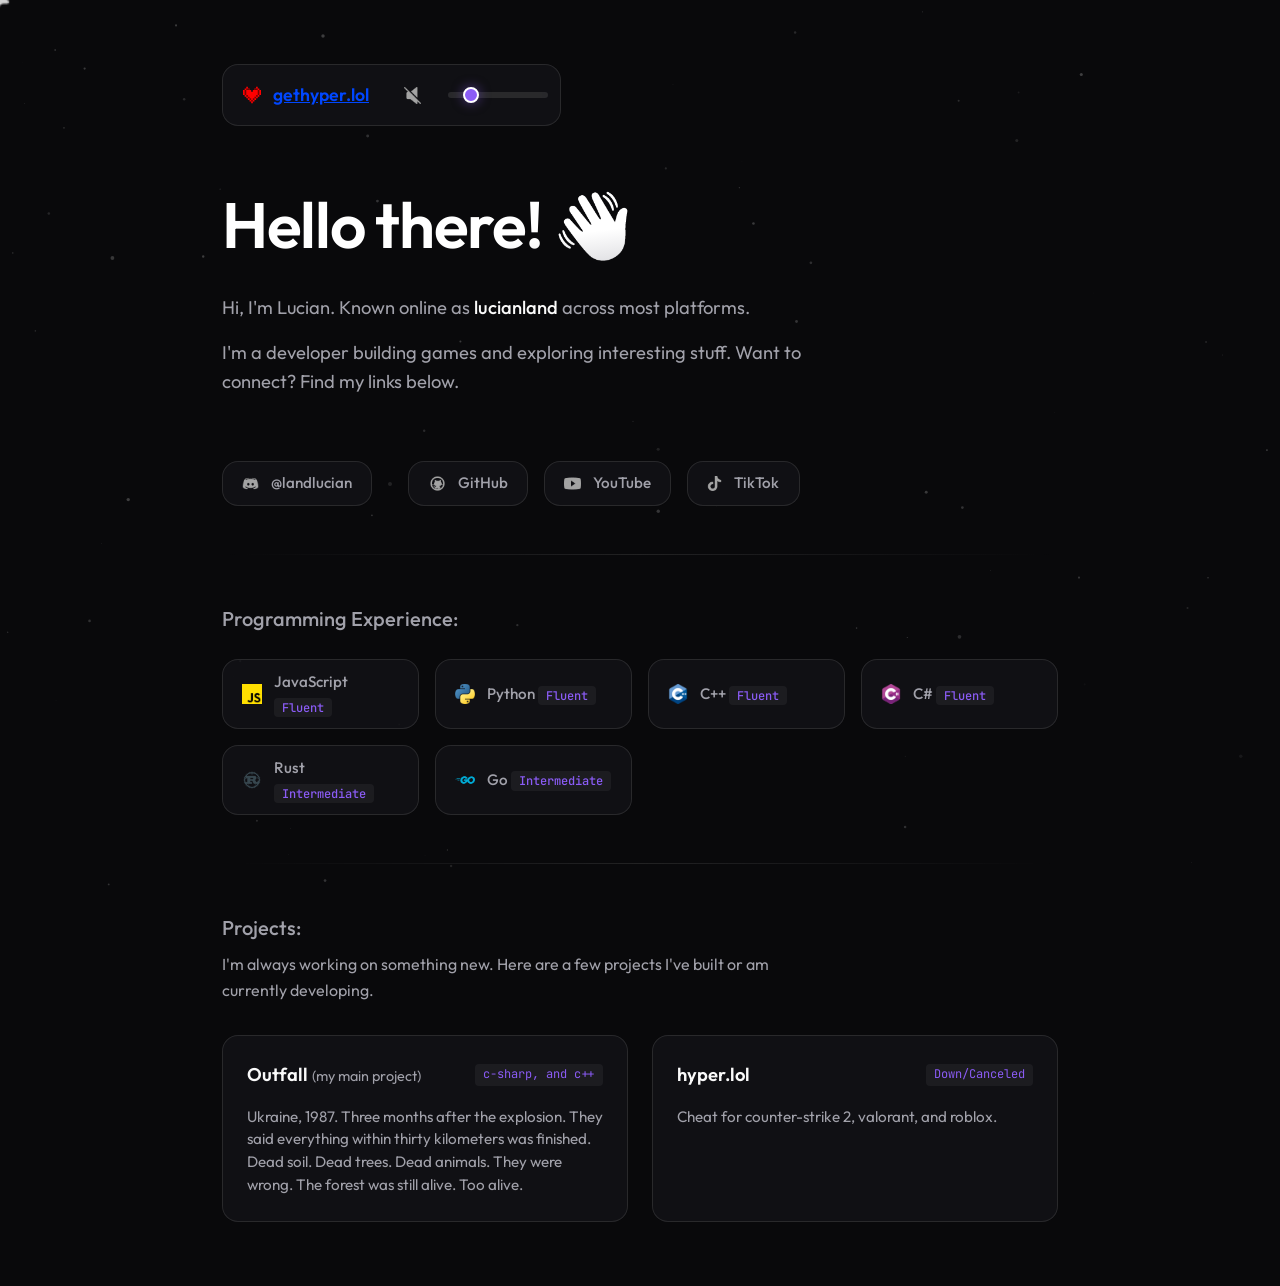
==== index.html @ ae86534a "video time" ====
<!DOCTYPE html>
<html lang="en">

<head>
    <meta charset="UTF-8">
    <meta name="viewport" content="width=device-width, initial-scale=1.0">
    <title>gethyper.lol | Lucian</title>
    <meta name="description" content="Personal portfolio | Lucian (@lucianland). Developer, creator, and enthusiast.">

    <meta property="og:title" content="gethyper.lol | Lucian">
    <meta property="og:description" content="im a larp :3">
    <meta property="og:url" content="https://gethyper.lol">
    <meta property="og:image" content="images/favicon.ico">
    <meta name="theme-color" content="#09090b">

    <link rel="preconnect" href="https://fonts.googleapis.com">
    <link rel="preconnect" href="https://fonts.gstatic.com" crossorigin>
    <link
        href="https://fonts.googleapis.com/css2?family=Outfit:wght@300;400;500;600&family=JetBrains+Mono:wght@400;500&display=swap"
        rel="stylesheet">

    <link rel="stylesheet" href="css/style.css">
    <script src="js/MusicHandler.js" defer></script>
    <script src="js/Init.js" defer></script>
</head>

<body>
    <div class="VideoBackground">
        <video autoplay loop muted playsinline id="BgVideo">
            <source src="" type="video/mp4">
        </video>
        <div class="VideoOverlay"></div>
    </div>

    <div class="CustomCursor">
        <img src="images/Cursor.png" alt="">
    </div>

    <div id="particles-js"></div>

    <main class="Main">
        <audio id="MusicPlayer" src="media/Music.mp3" loop preload="auto"></audio>

        <nav class="SocialRow glass">
            <div class="NavLogo">
                <svg width="18" height="18" viewBox="0 0 11 10" fill="none" xmlns="http://www.w3.org/2000/svg"
                    class="HeartIcon">
                    <path
                        d="M2 0H3V1H4V2H5V3H6V2H7V1H8V0H9V1H10V2H11V5H10V6H9V7H8V8H7V9H6V10H5V9H4V8H3V7H2V6H1V5H0V2H1V1H2V0Z"
                        fill="#ff0000" />
                    <path
                        d="M3 1H4V2H3V1ZM7 1H8V2H7V1ZM2 1H3V2H2V1ZM8 1H9V2H8V1ZM1 2H2V5H1V2ZM9 2H10V5H9V2ZM2 5H3V6H2V5ZM8 5H9V6H8V5ZM3 6H4V7H3V6ZM7 6H8V7H7V6ZM4 7H5V8H4V7ZM6 7H7V8H6V7ZM5 8H6V9H5V8Z"
                        fill="#7a0000" />
                </svg>
                <a class="Link SiteLink" href="#">gethyper.lol</a>
            </div>

            <div class="MusicControls">
                <button class="MusicButton" onclick="ToggleMusic()">
                    <img src="images/Pause.png" id="MusicImage" alt="Toggle Music" width="17" height="17"
                        class="SocialIcon">
                </button>
                <input type="range" id="VolumeSlider" class="VolumeSlider" min="0" max="1" step="0.01" value="0.18"
                    oninput="ChangeVolume(this.value)">
            </div>
        </nav>

        <section class="Hero">
            <h1><span id="Typewriter">Hello there!</span> <span class="Wave">👋</span></h1>
            <p>
                Hi, I'm Lucian. Known online as <span class="Highlight">lucianland</span> across most platforms.
            </p>
            <p>
                I'm a developer building games and exploring interesting stuff.
                Want to connect? Find my links below.
            </p>
        </section>

        <div class="SocialRow">
            <a href="https://discord.com/users/1410379998250139824" target="_blank" class="SocialButton glass">
                <img src="images/Discord.png" alt="" width="17" height="17" class="SocialIcon">
                <span>@landlucian</span>
            </a>

            <div class="Separator dot"></div>

            <a href="https://github.com/lucianfrthistime" target="_blank" class="SocialButton glass">
                <img src="images/Github.png" alt="" width="17" height="17" class="SocialIcon">
                <span>GitHub</span>
            </a>
            <a href="https://www.youtube.com/@lucianland" target="_blank" class="SocialButton glass">
                <img src="images/YouTube.png" alt="" width="17" height="17" class="SocialIcon">
                <span>YouTube</span>
            </a>
            <a href="https://www.tiktok.com/@lucianagain" target="_blank" class="SocialButton glass">
                <img src="images/TikTok.png" alt="" width="15" height="15" class="SocialIcon">
                <span>TikTok</span>
            </a>
        </div>

        <div class="Separator-Line"></div>

        <section class="Skills">
            <h3>Programming Experience:</h3>
            <div class="Languages">
                <div class="LanguageContainer glass">
                    <img src="images/JS.png" alt="" width="20" height="20" class="SocialIcon">
                    <span>JavaScript <span class="tag">Fluent</span></span>
                </div>
                <div class="LanguageContainer glass">
                    <img src="images/Python.png" alt="" width="20" height="20" class="SocialIcon">
                    <span>Python <span class="tag">Fluent</span></span>
                </div>
                <div class="LanguageContainer glass">
                    <img src="images/CPP.png" alt="" width="20" height="20" class="SocialIcon">
                    <span>C++ <span class="tag">Fluent</span></span>
                </div>
                <div class="LanguageContainer glass">
                    <img src="images/CSharp.png" alt="" width="20" height="20" class="SocialIcon">
                    <span>C# <span class="tag">Fluent</span></span>
                </div>
                <div class="LanguageContainer glass">
                    <img src="images/Rust.png" alt="" width="20" height="20" class="SocialIcon">
                    <span>Rust <span class="tag">Intermediate</span></span>
                </div>
                <div class="LanguageContainer glass">
                    <img src="images/Go.png" alt="" width="20" height="20" class="SocialIcon">
                    <span>Go <span class="tag">Intermediate</span></span>
                </div>
            </div>
        </section>

        <div class="Separator-Line"></div>

        <section class="Projects">
            <h3>Projects:</h3>
            <p class="Desc">I'm always working on something new. Here are a few projects I've built or am currently
                developing.</p>

            <div class="ProjectGrid">
                <a class="ProjectContainer glass" href="/outfall" target="_blank">
                    <div class="ProjectHeader">
                        <span class="ProjectTitle">Outfall <span class="dim">(my main project)</span></span>
                        <span class="tag">c-sharp, and c++</span>
                    </div>
                    <p class="ProjectDesc">
                        Ukraine, 1987. Three months after the explosion. They said everything within thirty kilometers
                        was finished. Dead soil. Dead trees. Dead animals. They were wrong. The forest was still alive.
                        Too alive.
                    </p>
                </a>

                <a class="ProjectContainer glass" href="/" target="_blank">
                    <div class="ProjectHeader">
                        <span class="ProjectTitle">hyper.lol</span>
                        <span class="tag">Down/Canceled</span>
                    </div>
                    <p class="ProjectDesc">
                        Cheat for counter-strike 2, valorant, and roblox.
                    </p>
                </a>
            </div>
        </section>
    </main>

    <script src="js/particles.js"></script>
    <script>
        particlesJS("particles-js", {
            particles: {
                number: { value: 60, density: { enable: true, value_area: 800 } },
                color: { value: "#ffffff" },
                shape: { type: "circle" },
                opacity: {
                    value: 0.3,
                    random: true,
                    anim: { enable: true, speed: 0.5, opacity_min: 0.1, sync: false }
                },
                size: {
                    value: 2,
                    random: true,
                    anim: { enable: true, speed: 2, size_min: 0.1, sync: false }
                },
                line_linked: { enable: false },
                move: {
                    enable: true,
                    speed: 1,
                    direction: "none",
                    random: true,
                    straight: false,
                    out_mode: "out",
                    bounce: false,
                }
            },
            interactivity: {
                detect_on: "canvas",
                events: {
                    onhover: { enable: true, mode: "bubble" },
                    onclick: { enable: true, mode: "push" },
                    resize: true
                },
                modes: {
                    bubble: { distance: 200, size: 4, duration: 2, opacity: 0.8, speed: 3 },
                    push: { particles_nb: 4 }
                }
            },
            retina_detect: true
        });
    </script>
</body>

</html>
---- css/style.css ----
:root {
  --bg: #09090b;
  --text: #fafafa;
  --text-dim: #a1a1aa;
  --accent: #8b5cf6;
  --accent-glow: rgba(139, 92, 246, 0.5);
  --glass: rgba(23, 23, 27, 0.6);
  --glass-border: rgba(255, 255, 255, 0.1);
  --font-main: 'Outfit', sans-serif;
  --font-mono: 'JetBrains Mono', monospace;
}

* {
  margin: 0;
  padding: 0;
  box-sizing: border-box;
  cursor: none;
}

body {
  background-color: var(--bg);
  color: var(--text);
  font-family: var(--font-main);
  line-height: 1.6;
  overflow-x: hidden;
  min-height: 100vh;
}

.VideoBackground {
  position: fixed;
  inset: 0;
  z-index: -2;
  overflow: hidden;
  background-color: var(--bg);
}

.VideoBackground video {
  min-width: 100%;
  min-height: 100%;
  width: auto;
  height: auto;
  position: absolute;
  top: 50%;
  left: 50%;
  transform: translate(-50%, -50%);
  object-fit: cover;
  filter: blur(40px) brightness(0.6);
  opacity: 0.6;
}

.VideoOverlay {
  position: absolute;
  inset: 0;
  background: radial-gradient(circle at center, transparent, rgba(9, 9, 11, 0.4));
  z-index: -1;
}

#particles-js {
  position: fixed;
  inset: 0;
  z-index: -1;
  pointer-events: none;
}

.CustomCursor {
  position: fixed;
  width: 24px;
  height: 24px;
  pointer-events: none;
  z-index: 9999;
  transform: translate(-50%, -50%);
  transition: transform 0.15s ease-out;
}

.CustomCursor img {
  width: 100%;
  height: 100%;
}

.Main {
  max-width: 900px;
  margin: 0 auto;
  padding: 4rem 2rem;
  display: flex;
  flex-direction: column;
  gap: 3rem;
}

.glass {
  background: var(--glass);
  backdrop-filter: blur(12px);
  -webkit-backdrop-filter: blur(12px);
  border: 1px solid var(--glass-border);
  border-radius: 16px;
  transition: all 0.3s cubic-bezier(0.4, 0, 0.2, 1);
}

.SocialRow {
  display: flex;
  flex-wrap: wrap;
  align-items: center;
  gap: 1rem;
}

nav.SocialRow {
  padding: 0.75rem;
  width: fit-content;
  position: relative;
  z-index: 1000;
  pointer-events: auto;
}

button {
  background: none;
  border: none;
  color: inherit;
  font: inherit;
  cursor: none;
}

.MusicButton,
.SocialButton,
.LanguageContainer {
  display: flex;
  align-items: center;
  gap: 0.75rem;
  padding: 0.6rem 1.2rem;
  text-decoration: none;
  color: var(--text-dim);
  font-weight: 500;
  font-size: 0.95rem;
}

.NavLogo {
  display: flex;
  align-items: center;
  gap: 0.75rem;
  padding-left: 0.5rem;
}

.HeartIcon {
  image-rendering: pixelated;
}

.SiteLink {
  color: #0047ff !important;
  text-decoration: underline !important;
  font-weight: 600;
  font-size: 1.1rem;
  cursor: pointer;
}

.MusicControls {
  display: flex;
  align-items: center;
  gap: 0.5rem;
  margin-left: auto;
}

.VolumeSlider {
  -webkit-appearance: none;
  appearance: none;
  width: 100px;
  height: 6px;
  background: var(--glass-border);
  border-radius: 3px;
  outline: none;
  cursor: pointer;
  pointer-events: auto;
  user-select: none;
}

.VolumeSlider::-webkit-slider-thumb {
  -webkit-appearance: none;
  appearance: none;
  width: 16px;
  height: 16px;
  background: var(--accent);
  border-radius: 50%;
  box-shadow: 0 0 12px var(--accent-glow);
  cursor: grab;
  pointer-events: auto;
  border: 2px solid #fff;
}

.VolumeSlider::-webkit-slider-thumb:active {
  cursor: grabbing;
}

.VolumeSlider::-moz-range-thumb {
  width: 16px;
  height: 16px;
  background: var(--accent);
  border-radius: 50%;
  border: 2px solid #fff;
  box-shadow: 0 0 12px var(--accent-glow);
  cursor: grab;
  pointer-events: auto;
}

.MusicButton:hover,
.SocialButton:hover,
.LanguageContainer:hover {
  color: var(--text);
  transform: translateY(-2px);
  border-color: var(--accent);
  box-shadow: 0 8px 20px -8px var(--accent-glow);
}

.Hero h1 {
  font-size: clamp(2.5rem, 8vw, 4rem);
  font-weight: 600;
  letter-spacing: -0.02em;
  margin-bottom: 1rem;
  background: linear-gradient(to bottom right, #fff 50%, #a1a1aa);
  -webkit-background-clip: text;
  background-clip: text;
  -webkit-text-fill-color: transparent;
}

.Hero p {
  font-size: 1.15rem;
  color: var(--text-dim);
  max-width: 600px;
  margin-bottom: 1rem;
}

.Highlight {
  color: var(--text);
  font-weight: 500;
}

.Separator-Line {
  height: 1px;
  width: 100%;
  background: linear-gradient(90deg, transparent, var(--glass-border), transparent);
}

.Separator.dot {
  width: 4px;
  height: 4px;
  background: var(--glass-border);
  border-radius: 50%;
}

.Skills h3 {
  font-size: 1.25rem;
  font-weight: 500;
  margin-bottom: 1.5rem;
  color: var(--text-dim);
}

.Languages {
  display: grid;
  grid-template-columns: repeat(auto-fill, minmax(180px, 1fr));
  gap: 1rem;
}

.tag {
  font-size: 0.75rem;
  background: rgba(255, 255, 255, 0.05);
  padding: 0.1rem 0.5rem;
  border-radius: 4px;
  margin-left: auto;
  color: var(--accent);
  font-family: var(--font-mono);
}

.Wave {
  display: inline-block;
  animation: wave 2s infinite;
  transform-origin: 70% 70%;
}

@keyframes wave {

  0%,
  100% {
    transform: rotate(0deg);
  }

  20% {
    transform: rotate(-10deg);
  }

  40% {
    transform: rotate(15deg);
  }

  60% {
    transform: rotate(-10deg);
  }

  80% {
    transform: rotate(10deg);
  }
}

@media (max-width: 640px) {
  .Main {
    padding: 2rem 1.5rem;
  }

  .Languages {
    grid-template-columns: 1fr 1fr;
  }
}

/* Projects Section */
.Projects h3 {
  font-size: 1.25rem;
  font-weight: 500;
  margin-bottom: 0.5rem;
  color: var(--text-dim);
}

.Projects .Desc {
  color: var(--text-dim);
  font-size: 1rem;
  margin-bottom: 2rem;
  max-width: 600px;
}

.ProjectGrid {
  display: grid;
  grid-template-columns: 1fr;
  gap: 1.5rem;
}

.ProjectContainer {
  display: flex;
  flex-direction: column;
  gap: 1rem;
  padding: 1.5rem;
  text-decoration: none;
  border: 1px solid var(--glass-border);
}

.ProjectHeader {
  display: flex;
  justify-content: space-between;
  align-items: center;
  flex-wrap: wrap;
  gap: 0.5rem;
}

.ProjectTitle {
  font-size: 1.15rem;
  font-weight: 600;
  color: var(--text);
}

.ProjectTitle .dim {
  font-size: 0.9rem;
  color: var(--text-dim);
  font-weight: 400;
}

.ProjectDesc {
  font-size: 0.95rem;
  color: var(--text-dim);
  line-height: 1.5;
}

.ProjectContainer:hover {
  transform: translateY(-4px);
  border-color: var(--accent);
  box-shadow: 0 12px 30px -10px var(--accent-glow);
}

.ProjectContainer:hover .ProjectTitle {
  color: var(--accent);
}

@media (min-width: 768px) {
  .ProjectGrid {
    grid-template-columns: 1fr 1fr;
  }
}
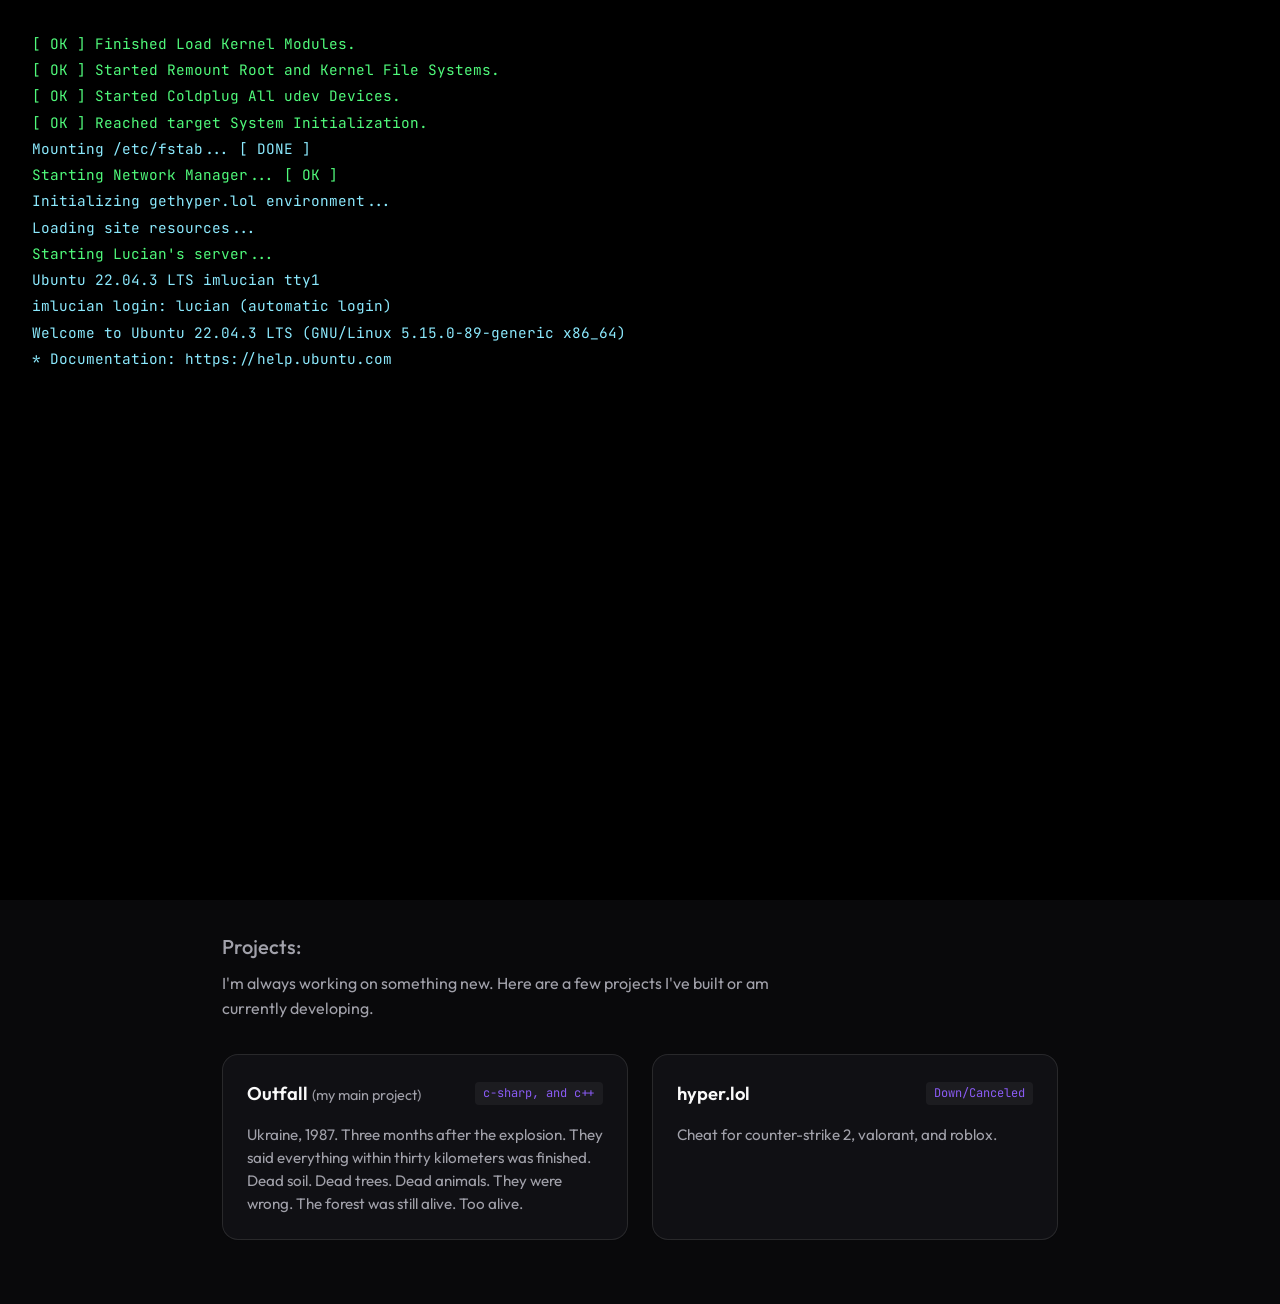
==== commit 373cbcb3: "ubuntu sever and discord changes" ====
--- a/index.html
+++ b/index.html
@@ -25,6 +25,11 @@
 </head>
 
 <body>
+    <div id="LoadingScreen">
+        <div class="TerminalContainer" id="TerminalLines">
+        </div>
+    </div>
+
     <div class="VideoBackground">
         <video autoplay loop muted playsinline id="BgVideo">
             <source src="" type="video/mp4">
@@ -72,7 +77,6 @@
             </p>
             <p>
                 I'm a developer building games and exploring interesting stuff.
-                Want to connect? Find my links below.
             </p>
         </section>
 
@@ -99,6 +103,8 @@
         </div>
 
         <div class="Separator-Line"></div>
+
+        <div id="DiscordStatusPlaceholder"></div>
 
         <section class="Skills">
             <h3>Programming Experience:</h3>
--- a/css/style.css
+++ b/css/style.css
@@ -22,7 +22,8 @@
   color: var(--text);
   font-family: var(--font-main);
   line-height: 1.6;
-  overflow-x: hidden;
+  overflow: hidden;
+  /* Hide overflow during loading */
   min-height: 100vh;
 }
 
@@ -376,4 +377,134 @@
   .ProjectGrid {
     grid-template-columns: 1fr 1fr;
   }
+}
+
+/* Ubuntu Loading Screen */
+#LoadingScreen {
+  position: fixed;
+  inset: 0;
+  background-color: #000;
+  z-index: 10000;
+  display: flex;
+  flex-direction: column;
+  padding: 2rem;
+  font-family: var(--font-mono);
+  font-size: 0.9rem;
+  overflow: hidden;
+  pointer-events: none;
+  transition: opacity 0.8s ease-in-out, visibility 0.8s;
+}
+
+#LoadingScreen.hidden {
+  opacity: 0;
+  visibility: hidden;
+}
+
+.TerminalContainer {
+  max-width: 800px;
+  width: 100%;
+}
+
+.TerminalLine {
+  margin-bottom: 0.2rem;
+  opacity: 0;
+  transform: translateY(5px);
+  animation: fadeInLine 0.1s forwards;
+}
+
+.ok {
+  color: #50fa7b;
+}
+
+.info {
+  color: #8be9fd;
+}
+
+.warn {
+  color: #f1fa8c;
+}
+
+.error {
+  color: #ff5555;
+}
+
+@keyframes fadeInLine {
+  to {
+    opacity: 1;
+    transform: translateY(0);
+  }
+}
+
+/* Discord Status Card */
+.DiscordCard {
+  margin-top: 1rem;
+  padding: 1rem;
+  display: flex;
+  align-items: center;
+  gap: 1rem;
+  position: relative;
+  overflow: hidden;
+}
+
+.DiscordAvatarWrapper {
+  position: relative;
+  width: 48px;
+  height: 48px;
+}
+
+.DiscordAvatar {
+  width: 100%;
+  height: 100%;
+  border-radius: 50%;
+  border: 2px solid var(--glass-border);
+}
+
+.DiscordStatusIndicator {
+  position: absolute;
+  bottom: 0;
+  right: 0;
+  width: 14px;
+  height: 14px;
+  border-radius: 50%;
+  border: 2px solid #17171b;
+  background-color: #747f8d;
+}
+
+.status-online {
+  background-color: #23a559;
+}
+
+.status-idle {
+  background-color: #f0b232;
+}
+
+.status-dnd {
+  background-color: #f23f43;
+}
+
+.status-offline {
+  background-color: #747f8d;
+}
+
+.DiscordInfo {
+  display: flex;
+  flex-direction: column;
+  gap: 0.1rem;
+}
+
+.DiscordUsername {
+  font-weight: 600;
+  color: var(--text);
+  font-size: 1rem;
+}
+
+.DiscordStatus {
+  font-size: 0.85rem;
+  color: var(--text-dim);
+}
+
+.DiscordActivity {
+  font-size: 0.75rem;
+  color: var(--accent);
+  margin-top: 0.1rem;
 }
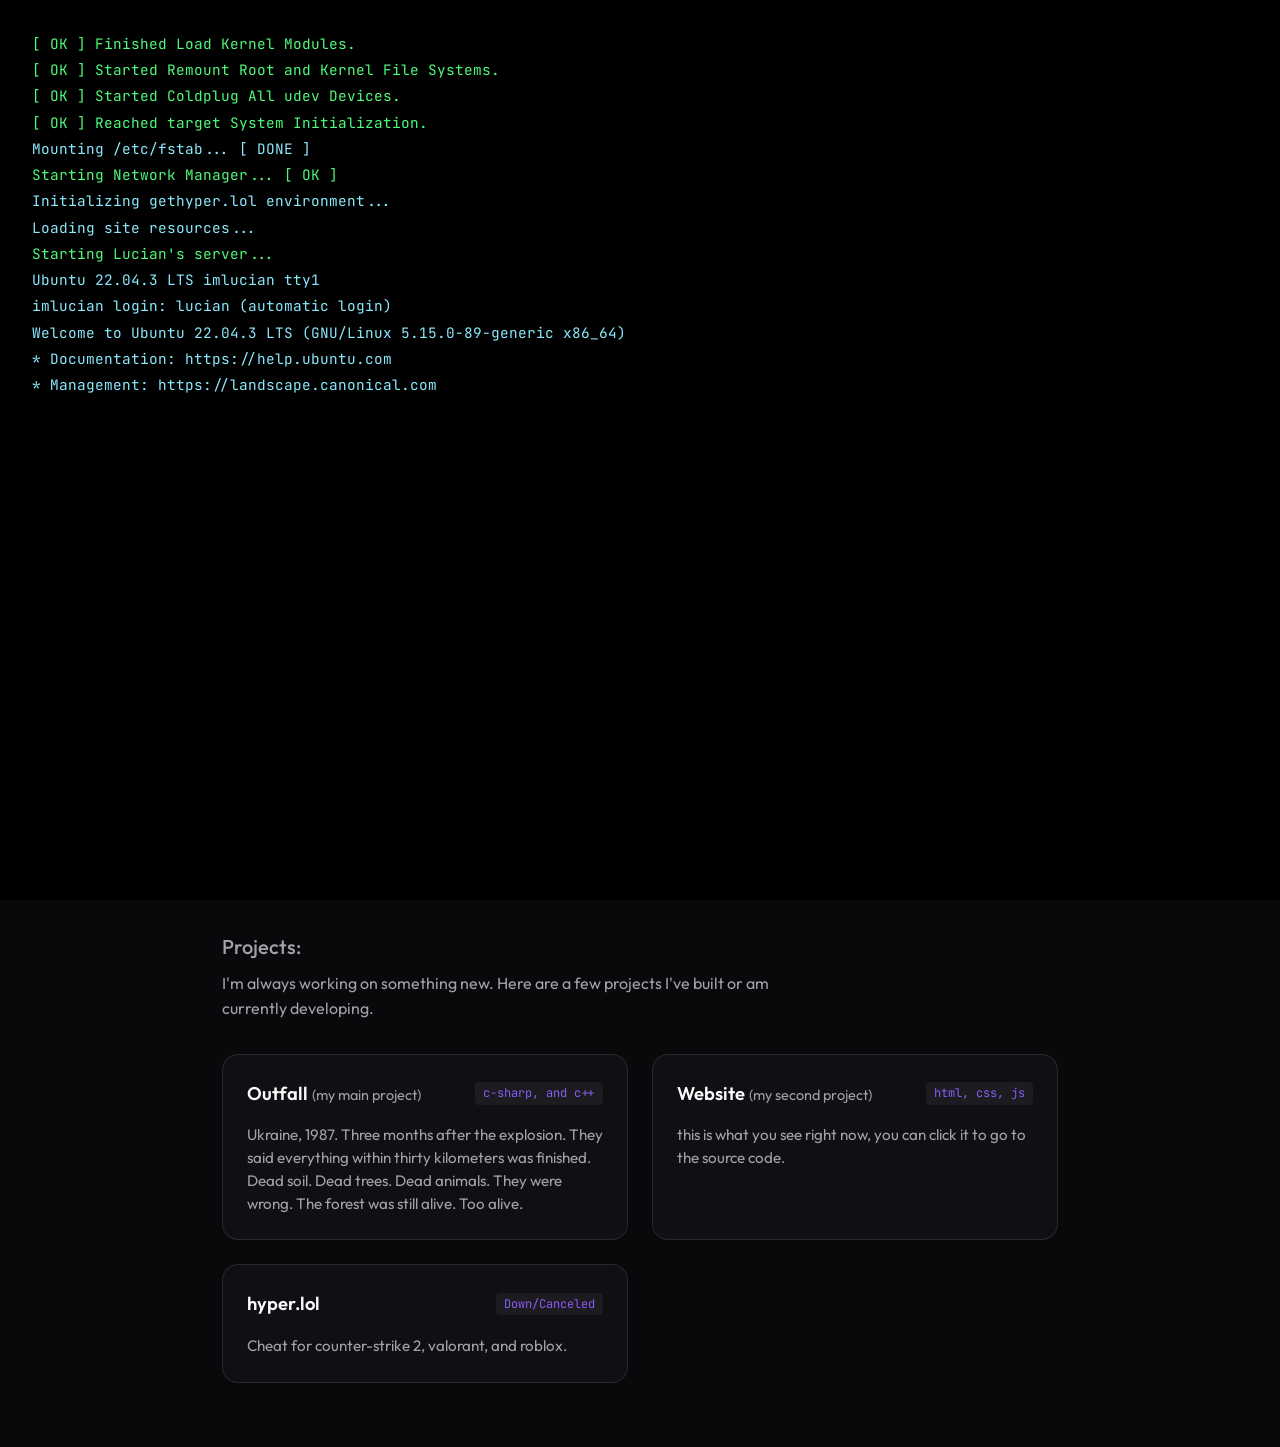
==== commit 5dfe64ee: "Update index.html" ====
--- a/index.html
+++ b/index.html
@@ -153,6 +153,16 @@
                         Ukraine, 1987. Three months after the explosion. They said everything within thirty kilometers
                         was finished. Dead soil. Dead trees. Dead animals. They were wrong. The forest was still alive.
                         Too alive.
+                    </p>
+                </a>
+
+                <a class="ProjectContainer glass" href="https://github.com/lucianfrthistime/hyper" target="_blank">
+                    <div class="ProjectHeader">
+                        <span class="ProjectTitle">Website <span class="dim">(my second project)</span></span>
+                        <span class="tag">html, css, js</span>
+                    </div>
+                    <p class="ProjectDesc">
+                        this is what you see right now, you can click it to go to the source code.
                     </p>
                 </a>
 
@@ -214,4 +224,4 @@
     </script>
 </body>
 
-</html>+</html>
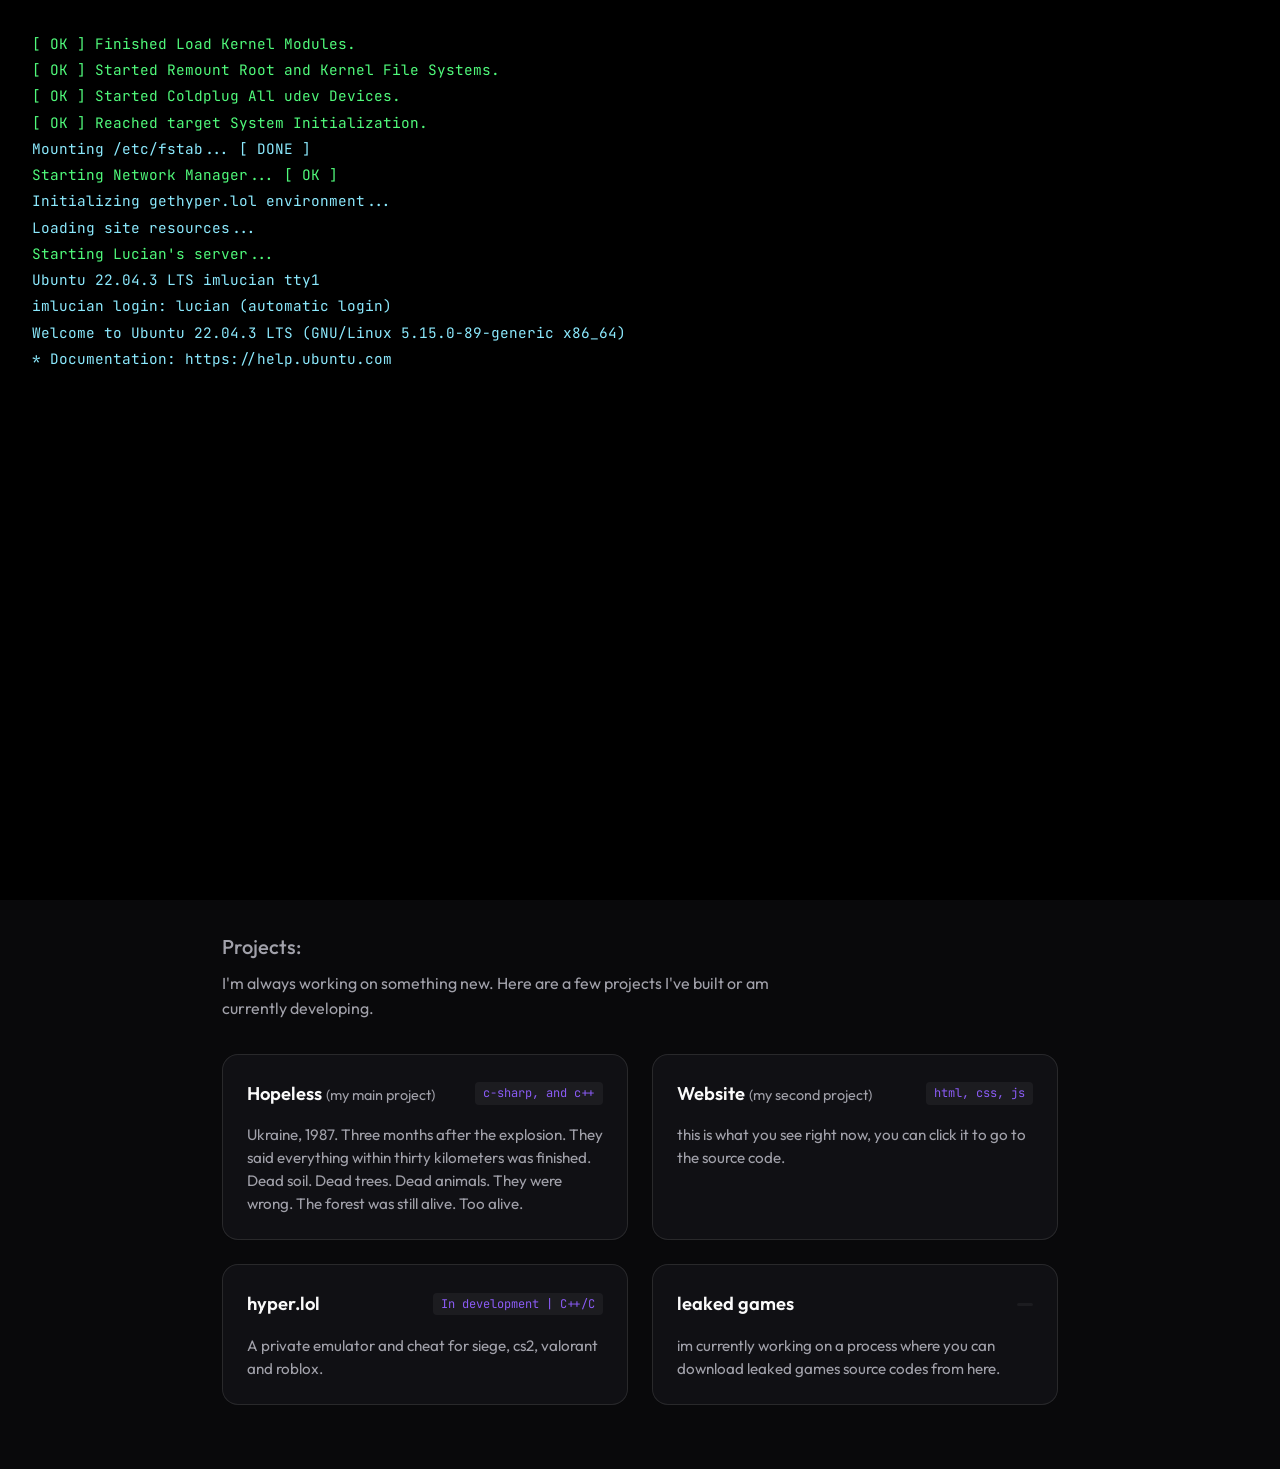
==== commit 6039023b: "index changes + leaked src + hopeless new" ====
--- a/index.html
+++ b/index.html
@@ -146,7 +146,7 @@
             <div class="ProjectGrid">
                 <a class="ProjectContainer glass" href="/outfall" target="_blank">
                     <div class="ProjectHeader">
-                        <span class="ProjectTitle">Outfall <span class="dim">(my main project)</span></span>
+                        <span class="ProjectTitle">Hopeless <span class="dim">(my main project)</span></span>
                         <span class="tag">c-sharp, and c++</span>
                     </div>
                     <p class="ProjectDesc">
@@ -166,13 +166,22 @@
                     </p>
                 </a>
 
-                <a class="ProjectContainer glass" href="/" target="_blank">
+                <a class="ProjectContainer glass" href="/hyperlol" target="_blank">
                     <div class="ProjectHeader">
                         <span class="ProjectTitle">hyper.lol</span>
-                        <span class="tag">Down/Canceled</span>
-                    </div>
-                    <p class="ProjectDesc">
-                        Cheat for counter-strike 2, valorant, and roblox.
+                        <span class="tag">In development | C++/C</span>
+                    </div>
+                    <p class="ProjectDesc">
+                        A private emulator and cheat for siege, cs2, valorant and roblox.
+                    </p>
+                </a>
+                <a class="ProjectContainer glass" href="https://cdn.gethyper.lol" target="_blank">
+                    <div class="ProjectHeader">
+                        <span class="ProjectTitle">leaked games</span>
+                        <span class="tag"></span>
+                    </div>
+                    <p class="ProjectDesc">
+                        im currently working on a process where you can download leaked games source codes from here.
                     </p>
                 </a>
             </div>
@@ -224,4 +233,4 @@
     </script>
 </body>
 
-</html>
+</html>
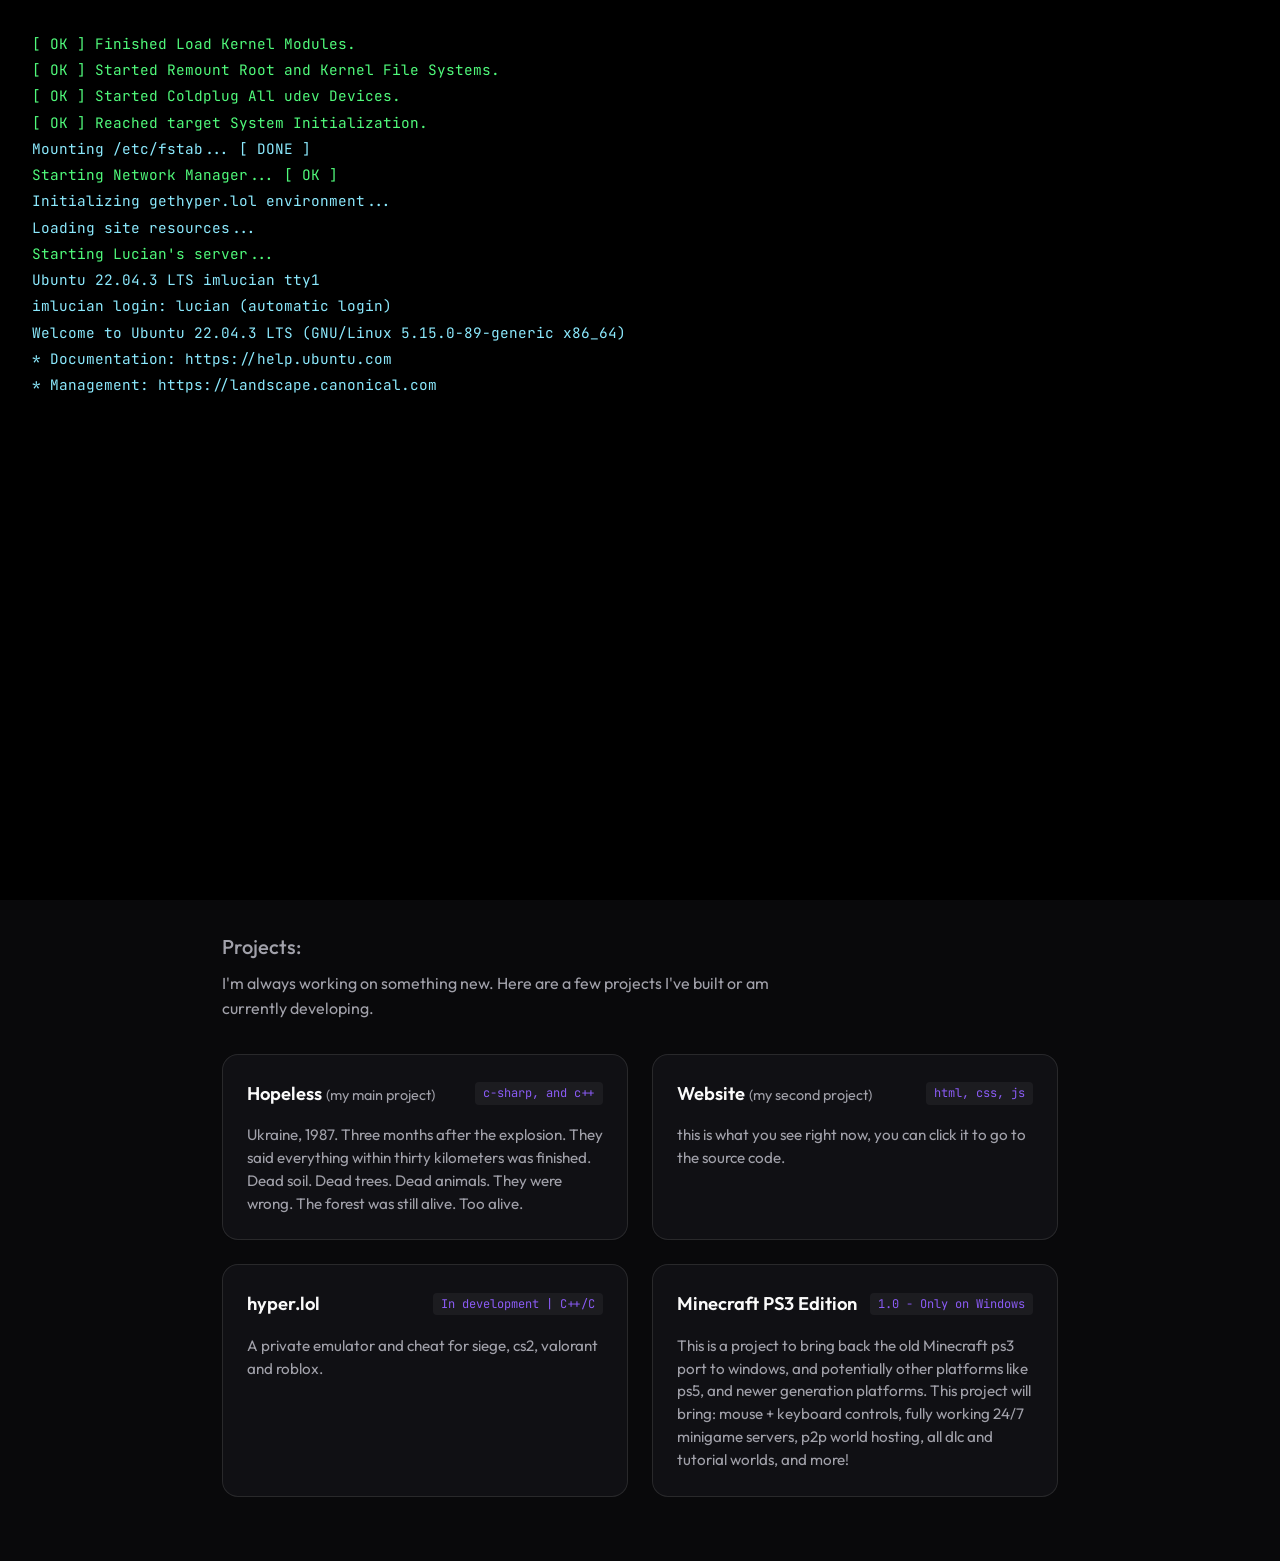
==== commit db3f4809: "craftmine 1.0" ====
--- a/index.html
+++ b/index.html
@@ -144,7 +144,7 @@
                 developing.</p>
 
             <div class="ProjectGrid">
-                <a class="ProjectContainer glass" href="/outfall" target="_blank">
+                <a class="ProjectContainer glass" href="/hopeless" target="_blank">
                     <div class="ProjectHeader">
                         <span class="ProjectTitle">Hopeless <span class="dim">(my main project)</span></span>
                         <span class="tag">c-sharp, and c++</span>
@@ -175,13 +175,16 @@
                         A private emulator and cheat for siege, cs2, valorant and roblox.
                     </p>
                 </a>
-                <a class="ProjectContainer glass" href="https://cdn.gethyper.lol" target="_blank">
-                    <div class="ProjectHeader">
-                        <span class="ProjectTitle">leaked games</span>
-                        <span class="tag"></span>
-                    </div>
-                    <p class="ProjectDesc">
-                        im currently working on a process where you can download leaked games source codes from here.
+                <a class="ProjectContainer glass" href="/minecraft">
+                    <div class="ProjectHeader">
+                        <span class="ProjectTitle">Minecraft PS3 Edition</span>
+                        <span class="tag">1.0 - Only on Windows</span>
+                    </div>
+                    <p class="ProjectDesc">
+                        This is a project to bring back the old Minecraft ps3 port to windows, and potentially other
+                        platforms like ps5, and newer generation platforms.
+                        This project will bring: mouse + keyboard controls, fully working 24/7 minigame servers, p2p
+                        world hosting, all dlc and tutorial worlds, and more!
                     </p>
                 </a>
             </div>
@@ -190,6 +193,29 @@
 
     <script src="js/particles.js"></script>
     <script>
+        function downloadminecraft(event) {
+            event.preventDefault();
+            const files = [
+                "https://cdn.gethyper.lol/minecraft%20ps3%20edition%20windows%20port/Debug.part1.rar",
+                "https://cdn.gethyper.lol/minecraft%20ps3%20edition%20windows%20port/Debug.part2.rar",
+                "https://cdn.gethyper.lol/minecraft%20ps3%20edition%20windows%20port/Debug.part3.rar",
+                "https://cdn.gethyper.lol/minecraft%20ps3%20edition%20windows%20port/Debug.part4.rar"
+            ];
+
+            alert("Please allow multiple downloads if your browser asks. If allowed and does not download, then try again.");
+            files.forEach((url, index) => {
+                setTimeout(() => {
+                    const a = document.createElement("a");
+                    a.href = url;
+                    a.download = decodeURIComponent(url.split('/').pop());
+                    a.target = "_blank";
+                    document.body.appendChild(a);
+                    a.click();
+                    document.body.removeChild(a);
+                }, index * 800);
+            });
+        }
+
         particlesJS("particles-js", {
             particles: {
                 number: { value: 60, density: { enable: true, value_area: 800 } },
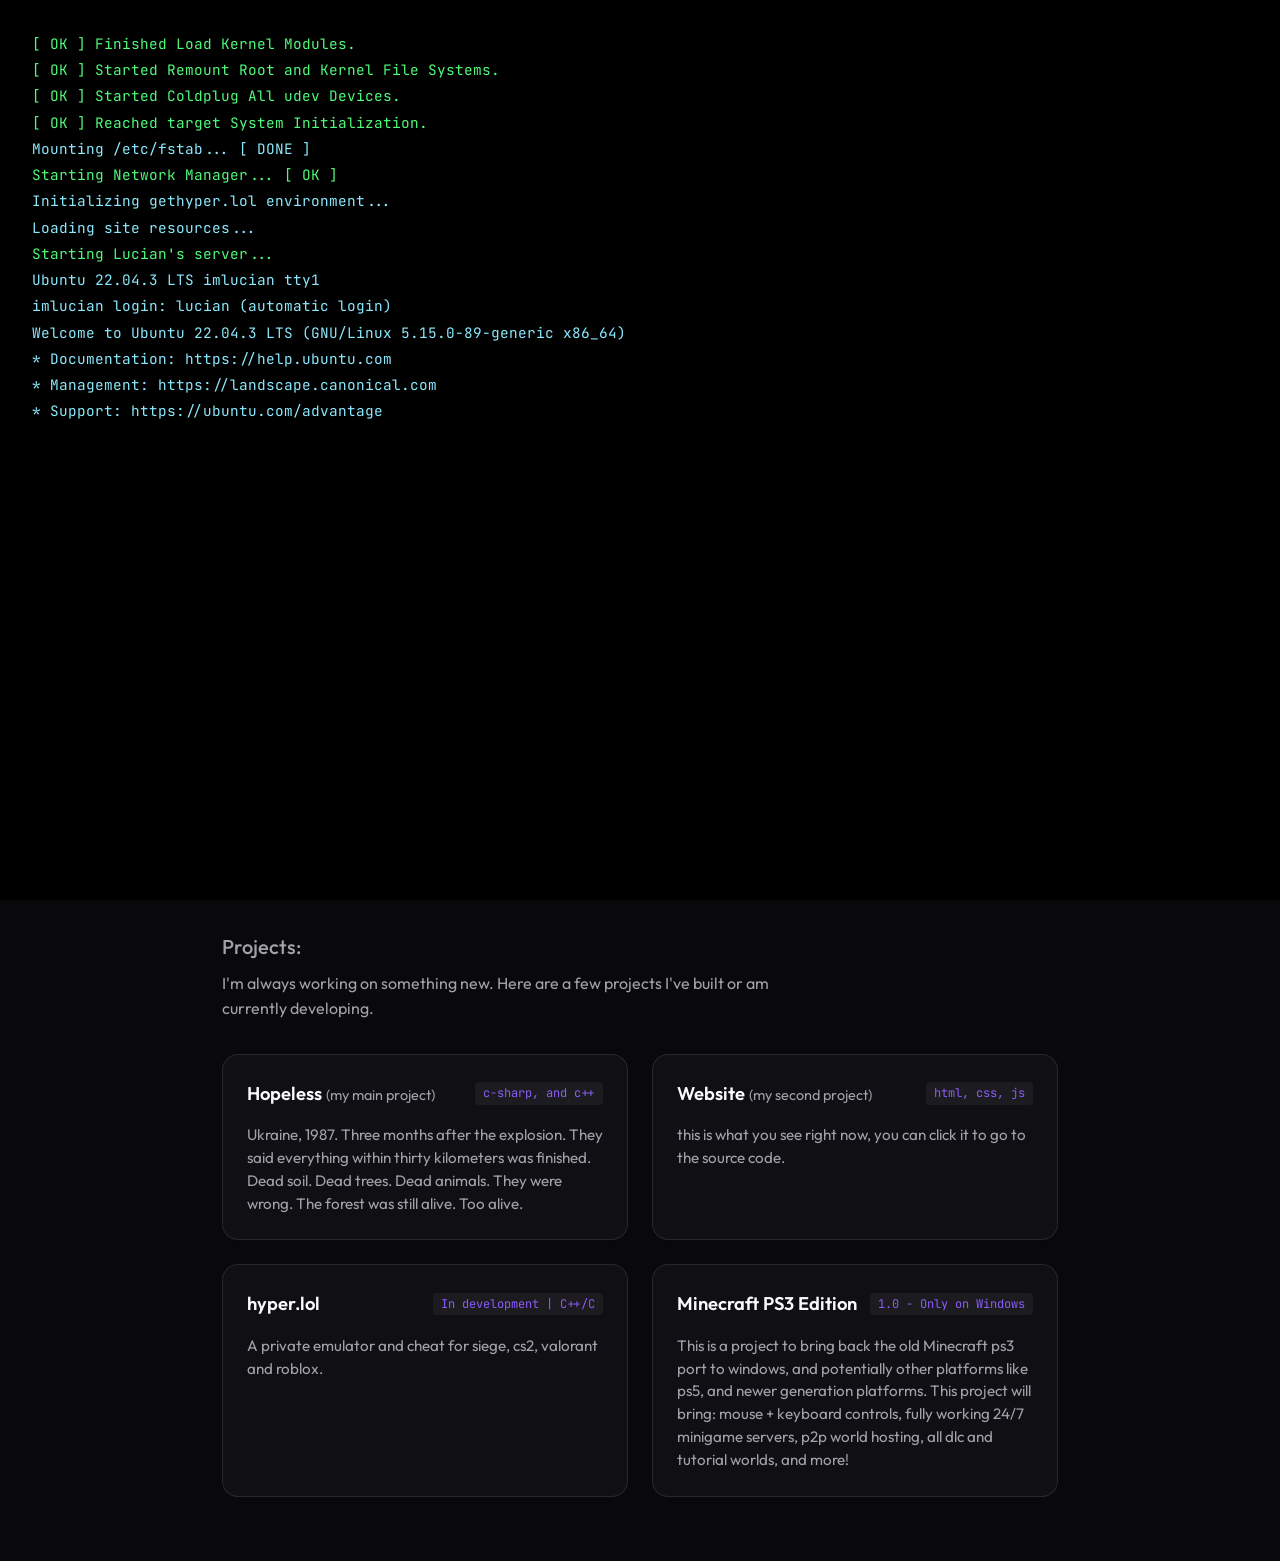
==== commit fed0a902: "added hyper social" ====
--- a/index.html
+++ b/index.html
@@ -99,6 +99,9 @@
             <a href="https://www.tiktok.com/@lucianagain" target="_blank" class="SocialButton glass">
                 <img src="images/TikTok.png" alt="" width="15" height="15" class="SocialIcon">
                 <span>TikTok</span>
+            </a>
+              <a href="http://lucianland-001-site1.ltempurl.com/Profile/Lucian" target="_blank" class="SocialButton glass">
+                <span>hyper.lol</span>
             </a>
         </div>
 
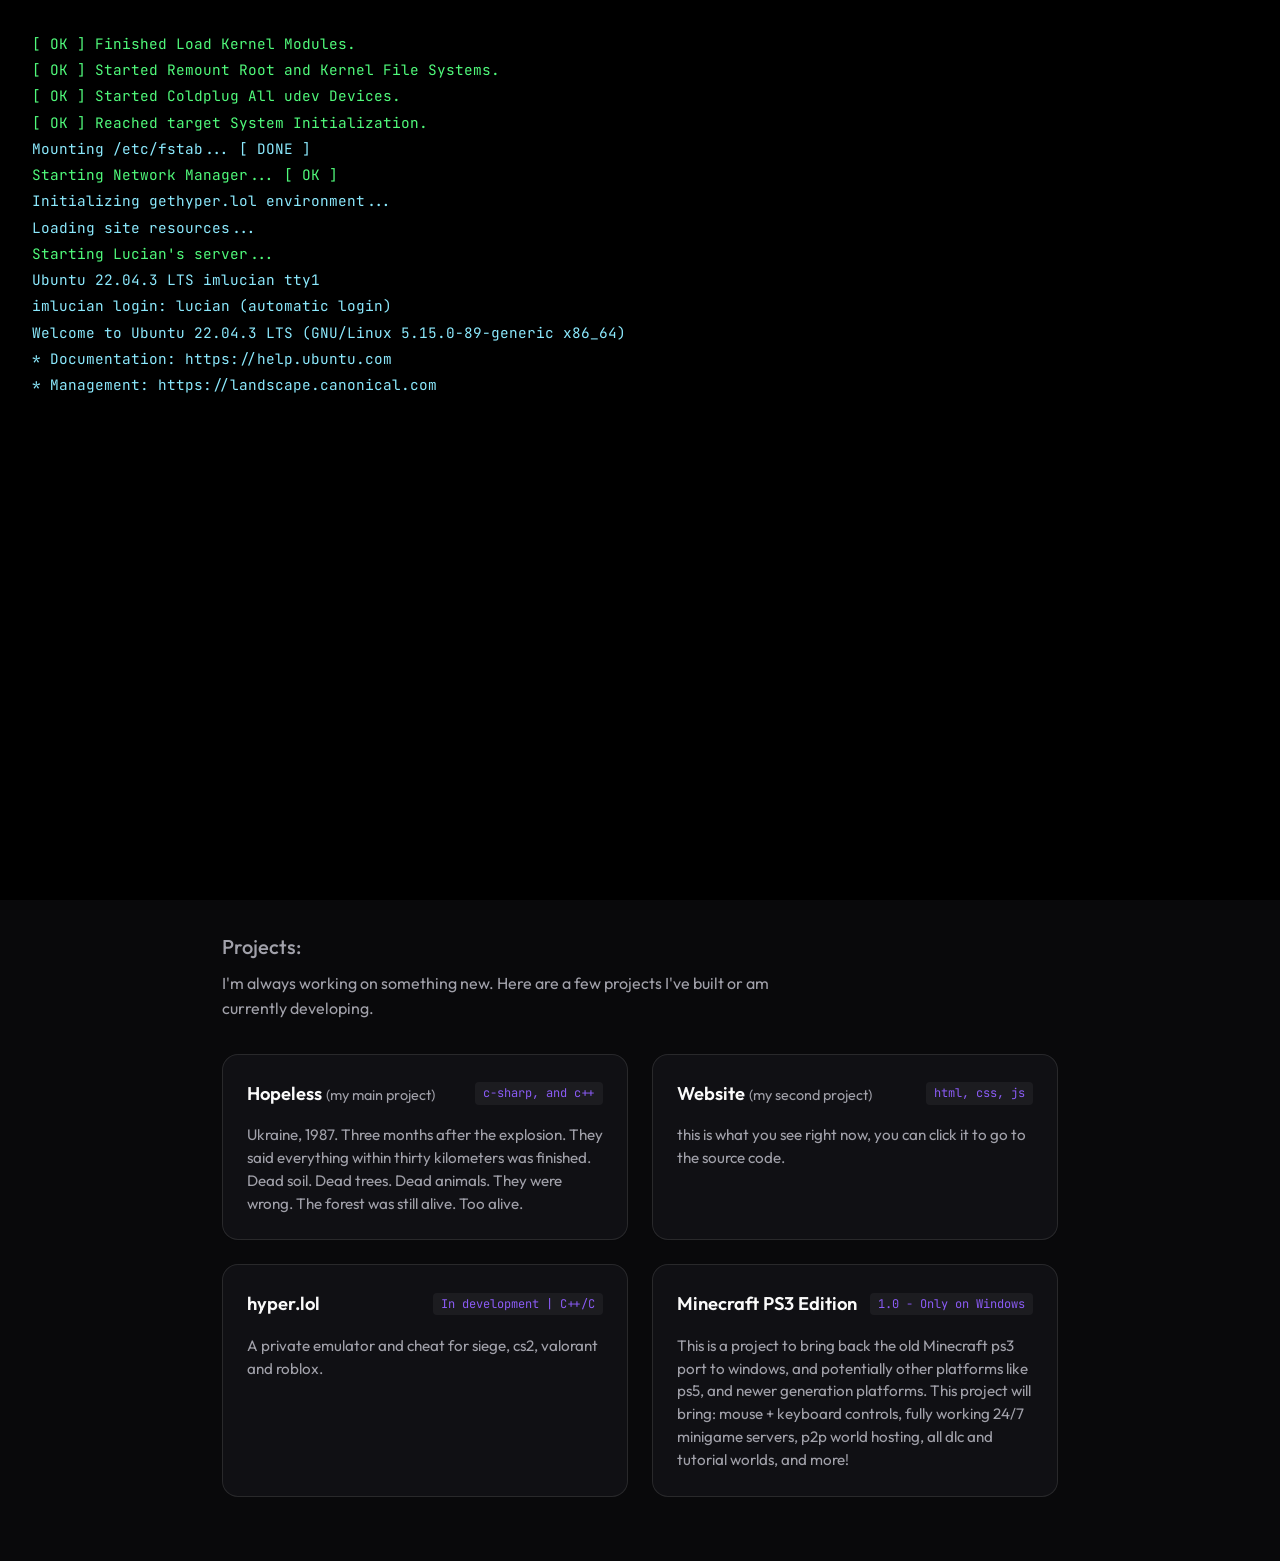
==== commit 8da59c81: "new social" ====
--- a/index.html
+++ b/index.html
@@ -47,19 +47,6 @@
         <audio id="MusicPlayer" src="media/Music.mp3" loop preload="auto"></audio>
 
         <nav class="SocialRow glass">
-            <div class="NavLogo">
-                <svg width="18" height="18" viewBox="0 0 11 10" fill="none" xmlns="http://www.w3.org/2000/svg"
-                    class="HeartIcon">
-                    <path
-                        d="M2 0H3V1H4V2H5V3H6V2H7V1H8V0H9V1H10V2H11V5H10V6H9V7H8V8H7V9H6V10H5V9H4V8H3V7H2V6H1V5H0V2H1V1H2V0Z"
-                        fill="#ff0000" />
-                    <path
-                        d="M3 1H4V2H3V1ZM7 1H8V2H7V1ZM2 1H3V2H2V1ZM8 1H9V2H8V1ZM1 2H2V5H1V2ZM9 2H10V5H9V2ZM2 5H3V6H2V5ZM8 5H9V6H8V5ZM3 6H4V7H3V6ZM7 6H8V7H7V6ZM4 7H5V8H4V7ZM6 7H7V8H6V7ZM5 8H6V9H5V8Z"
-                        fill="#7a0000" />
-                </svg>
-                <a class="Link SiteLink" href="#">gethyper.lol</a>
-            </div>
-
             <div class="MusicControls">
                 <button class="MusicButton" onclick="ToggleMusic()">
                     <img src="images/Pause.png" id="MusicImage" alt="Toggle Music" width="17" height="17"
@@ -102,6 +89,9 @@
             </a>
               <a href="http://lucianland-001-site1.ltempurl.com/Profile/Lucian" target="_blank" class="SocialButton glass">
                 <span>hyper.lol</span>
+            </a>
+                <a href="https://forum.necrum.win/index.php?members/lucianland.6451/" target="_blank" class="SocialButton glass">
+                <span>Nectrum</span>
             </a>
         </div>
 
